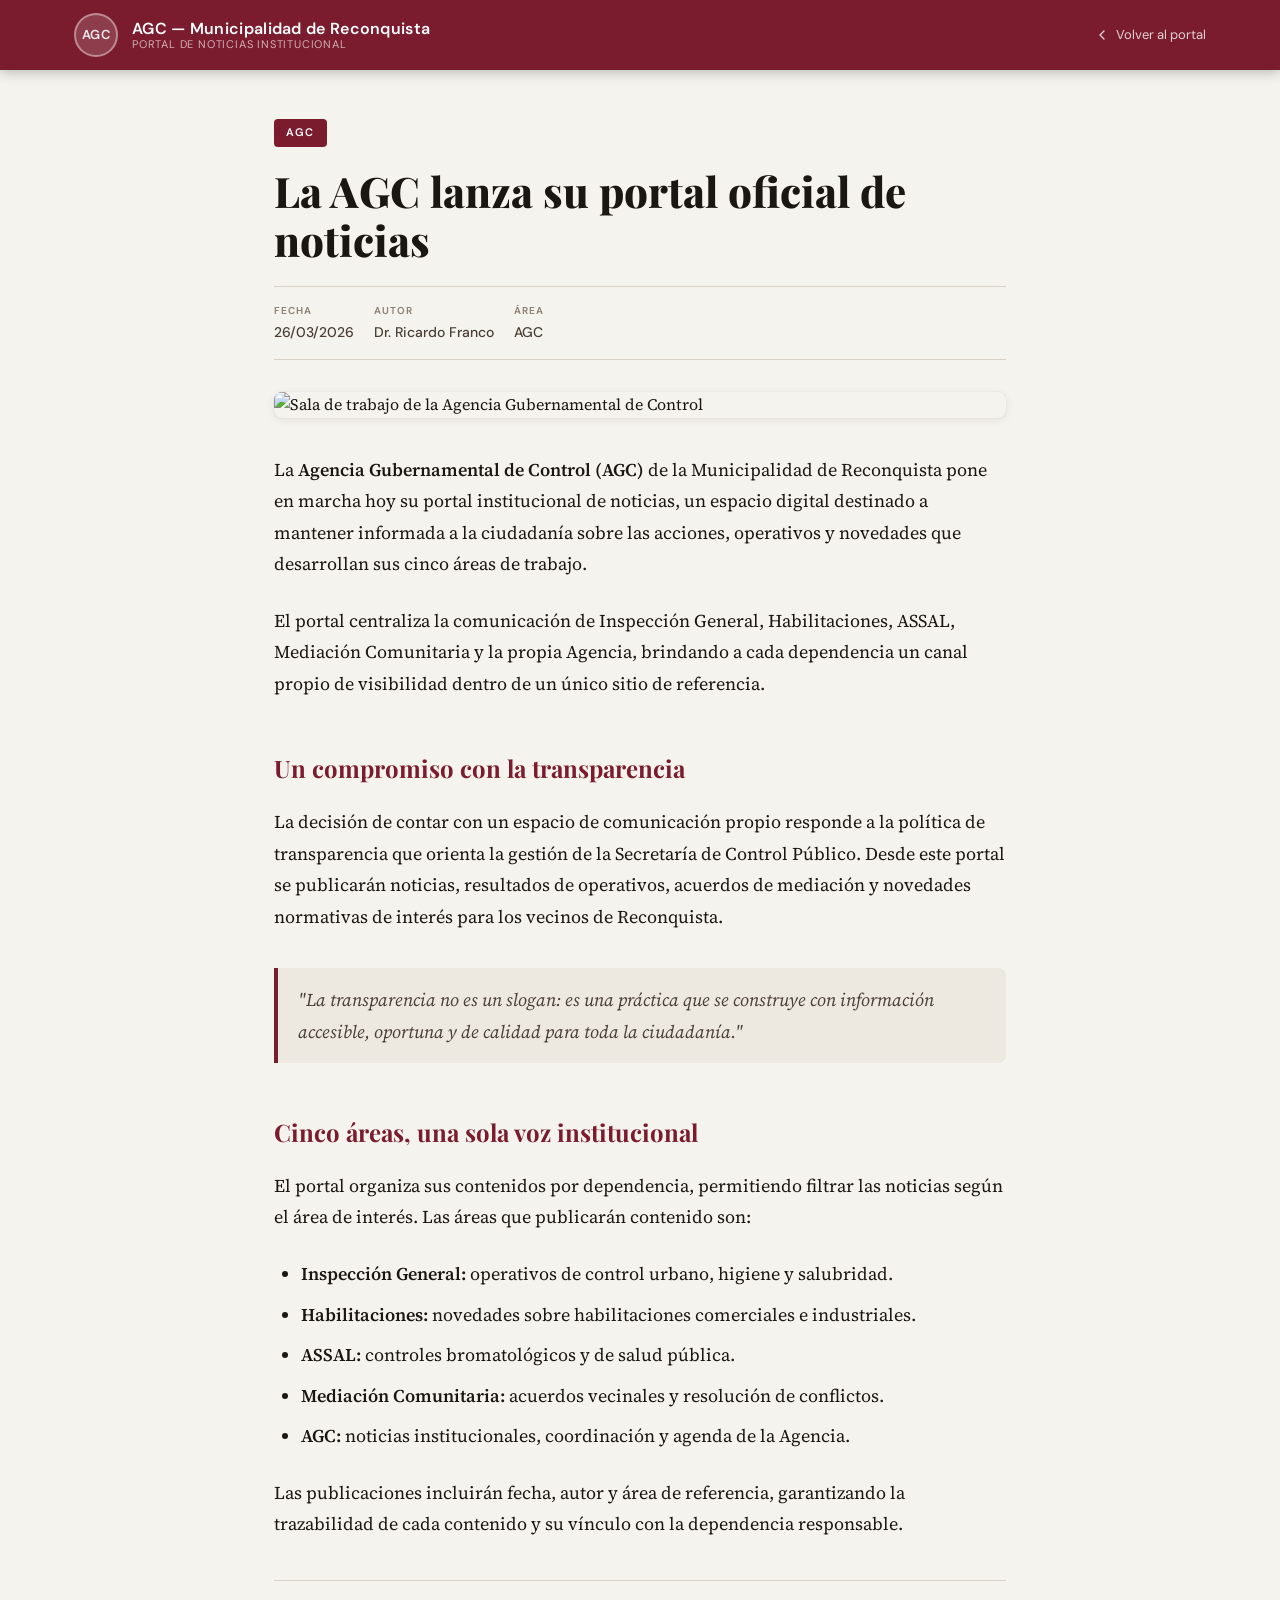
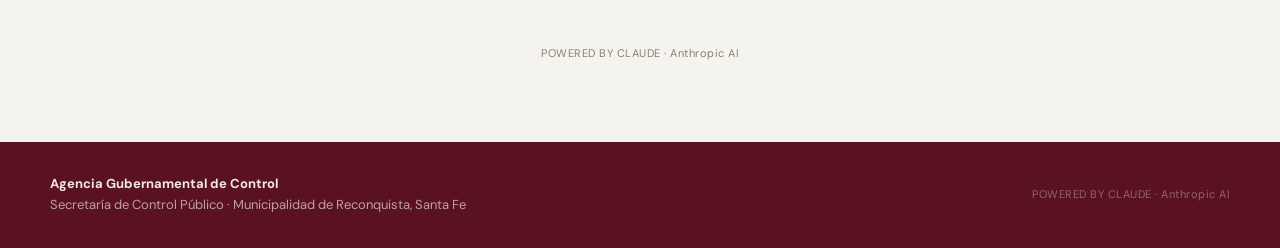
==== articulos/2026-03-bienvenida-portal.html @ 0efaa644 "Add files via upload" ====
<!DOCTYPE html>
<html lang="es-AR">
<head>
  <meta charset="UTF-8" />
  <meta name="viewport" content="width=device-width, initial-scale=1.0" />
  <title>La AGC lanza su portal oficial de noticias · AGC Noticias</title>
  <meta name="description" content="La Agencia Gubernamental de Control de la Municipalidad de Reconquista pone en marcha su canal institucional de comunicación digital." />
  <meta property="og:title"       content="La AGC lanza su portal oficial de noticias" />
  <meta property="og:description" content="La Agencia Gubernamental de Control pone en marcha su canal institucional de comunicación digital." />
  <meta property="og:type"        content="article" />
  <meta property="og:image"       content="https://images.unsplash.com/photo-1568992687947-868a62a9f521?w=1200&q=80" />
  <link rel="icon" href="../assets/favicon.ico" type="image/x-icon" />
  <link rel="stylesheet" href="../assets/style.css" />
</head>
<body>

  <header class="site-header">
    <div class="header-inner">
      <div class="header-brand">
        <div class="header-logo-placeholder">AGC</div>
        <div class="header-titles">
          <span class="header-name">AGC — Municipalidad de Reconquista</span>
          <span class="header-sub">Portal de Noticias Institucional</span>
        </div>
      </div>
      <a href="../index.html" class="header-back">
        <svg viewBox="0 0 24 24" fill="none" stroke="currentColor" stroke-width="2" stroke-linecap="round" stroke-linejoin="round">
          <polyline points="15 18 9 12 15 6"></polyline>
        </svg>
        Volver al portal
      </a>
    </div>
  </header>

  <main>
    <article class="article-wrap">

      <span class="article-area-badge" style="background:#7B1C2E">AGC</span>

      <h1 class="article-title">
        La AGC lanza su portal oficial de noticias
      </h1>

      <div class="article-meta">
        <div class="article-meta-item">
          <span class="article-meta-label">Fecha</span>
          <span class="article-meta-value">26/03/2026</span>
        </div>
        <div class="article-meta-item">
          <span class="article-meta-label">Autor</span>
          <span class="article-meta-value">Dr. Ricardo Franco</span>
        </div>
        <div class="article-meta-item">
          <span class="article-meta-label">Área</span>
          <span class="article-meta-value">AGC</span>
        </div>
      </div>

      <img class="article-featured-img"
           src="https://images.unsplash.com/photo-1568992687947-868a62a9f521?w=1200&q=80"
           alt="Sala de trabajo de la Agencia Gubernamental de Control" />

      <div class="article-body">

        <p>
          La <strong>Agencia Gubernamental de Control (AGC)</strong> de la Municipalidad de Reconquista
          pone en marcha hoy su portal institucional de noticias, un espacio digital destinado a
          mantener informada a la ciudadanía sobre las acciones, operativos y novedades que desarrollan
          sus cinco áreas de trabajo.
        </p>

        <p>
          El portal centraliza la comunicación de Inspección General, Habilitaciones, ASSAL,
          Mediación Comunitaria y la propia Agencia, brindando a cada dependencia un canal propio
          de visibilidad dentro de un único sitio de referencia.
        </p>

        <h2>Un compromiso con la transparencia</h2>

        <p>
          La decisión de contar con un espacio de comunicación propio responde a la política de
          transparencia que orienta la gestión de la Secretaría de Control Público. Desde este portal
          se publicarán noticias, resultados de operativos, acuerdos de mediación y novedades
          normativas de interés para los vecinos de Reconquista.
        </p>

        <blockquote>
          "La transparencia no es un slogan: es una práctica que se construye con información
          accesible, oportuna y de calidad para toda la ciudadanía."
        </blockquote>

        <h2>Cinco áreas, una sola voz institucional</h2>

        <p>
          El portal organiza sus contenidos por dependencia, permitiendo filtrar las noticias
          según el área de interés. Las áreas que publicarán contenido son:
        </p>

        <ul>
          <li><strong>Inspección General:</strong> operativos de control urbano, higiene y salubridad.</li>
          <li><strong>Habilitaciones:</strong> novedades sobre habilitaciones comerciales e industriales.</li>
          <li><strong>ASSAL:</strong> controles bromatológicos y de salud pública.</li>
          <li><strong>Mediación Comunitaria:</strong> acuerdos vecinales y resolución de conflictos.</li>
          <li><strong>AGC:</strong> noticias institucionales, coordinación y agenda de la Agencia.</li>
        </ul>

        <p>
          Las publicaciones incluirán fecha, autor y área de referencia, garantizando la
          trazabilidad de cada contenido y su vínculo con la dependencia responsable.
        </p>

      </div>

      <hr class="article-divider" />
      <p class="article-powered">POWERED BY CLAUDE · Anthropic AI</p>

    </article>
  </main>

  <footer class="site-footer">
    <div class="footer-inner">
      <div class="footer-left">
        <strong>Agencia Gubernamental de Control</strong><br />
        Secretaría de Control Público · Municipalidad de Reconquista, Santa Fe
      </div>
      <div class="footer-powered">
        POWERED BY CLAUDE · Anthropic AI
      </div>
    </div>
  </footer>

</body>
</html>
---- assets/style.css ----
/* ============================================================
   AGC NOTICIAS — Portal de Noticias · Municipalidad de Reconquista
   style.css · Hoja de estilos compartida
   ============================================================ */

@import url('https://fonts.googleapis.com/css2?family=Playfair+Display:wght@700;800&family=Source+Serif+4:ital,opsz,wght@0,8..60,300;0,8..60,400;0,8..60,600;1,8..60,300;1,8..60,400&family=DM+Sans:wght@400;500;600&display=swap');

/* ── Variables ─────────────────────────────────────────────── */
:root {
  --color-primary:     #7B1C2E;   /* vino institucional */
  --color-primary-dk:  #5A1220;
  --color-primary-lt:  #9E2740;
  --color-accent:      #C8922A;   /* dorado tierra */
  --color-bg:          #F5F3EE;   /* crema papel */
  --color-surface:     #FFFFFF;
  --color-surface-alt: #EDE9E1;
  --color-text:        #1A1612;
  --color-text-mid:    #4A3F35;
  --color-text-muted:  #8A7D72;
  --color-border:      #D9D2C8;
  --color-hero-overlay: rgba(26, 18, 10, 0.62);

  --font-display: 'Playfair Display', Georgia, serif;
  --font-body:    'Source Serif 4', Georgia, serif;
  --font-ui:      'DM Sans', system-ui, sans-serif;

  --radius-sm: 4px;
  --radius-md: 8px;
  --radius-lg: 14px;

  --shadow-card: 0 2px 8px rgba(26,18,10,0.08), 0 0 1px rgba(26,18,10,0.12);
  --shadow-hover: 0 8px 24px rgba(26,18,10,0.14), 0 0 1px rgba(26,18,10,0.12);

  --max-width: 1180px;
  --header-h: 70px;
}

/* ── Reset básico ───────────────────────────────────────────── */
*, *::before, *::after { box-sizing: border-box; margin: 0; padding: 0; }
html { scroll-behavior: smooth; }
body {
  font-family: var(--font-body);
  background: var(--color-bg);
  color: var(--color-text);
  line-height: 1.6;
  -webkit-font-smoothing: antialiased;
}
img { max-width: 100%; display: block; }
a { color: inherit; text-decoration: none; }

/* ── Header ─────────────────────────────────────────────────── */
.site-header {
  background: var(--color-primary);
  height: var(--header-h);
  position: sticky;
  top: 0;
  z-index: 100;
  box-shadow: 0 2px 12px rgba(0,0,0,0.25);
}
.header-inner {
  max-width: var(--max-width);
  margin: 0 auto;
  padding: 0 24px;
  height: 100%;
  display: flex;
  align-items: center;
  justify-content: space-between;
  gap: 16px;
}
.header-brand {
  display: flex;
  align-items: center;
  gap: 14px;
}
.header-logo {
  width: 44px;
  height: 44px;
  border-radius: 50%;
  border: 2px solid rgba(255,255,255,0.3);
  object-fit: cover;
  flex-shrink: 0;
}
.header-logo-placeholder {
  width: 44px;
  height: 44px;
  border-radius: 50%;
  border: 2px solid rgba(255,255,255,0.4);
  background: rgba(255,255,255,0.15);
  display: flex;
  align-items: center;
  justify-content: center;
  flex-shrink: 0;
  font-family: var(--font-ui);
  font-weight: 600;
  font-size: 13px;
  color: rgba(255,255,255,0.9);
  letter-spacing: 0.5px;
}
.header-titles { display: flex; flex-direction: column; line-height: 1.2; }
.header-name {
  font-family: var(--font-ui);
  font-size: 16px;
  font-weight: 600;
  color: #fff;
  letter-spacing: 0.3px;
}
.header-sub {
  font-family: var(--font-ui);
  font-size: 11px;
  color: rgba(255,255,255,0.65);
  letter-spacing: 0.8px;
  text-transform: uppercase;
}
.header-back {
  font-family: var(--font-ui);
  font-size: 13px;
  color: rgba(255,255,255,0.8);
  display: flex;
  align-items: center;
  gap: 6px;
  transition: color .2s;
}
.header-back:hover { color: #fff; }
.header-back svg { width: 16px; height: 16px; }
.header-date {
  font-family: var(--font-ui);
  font-size: 12px;
  color: rgba(255,255,255,0.55);
  letter-spacing: 0.5px;
}

/* ── Filtros por área ───────────────────────────────────────── */
.filters-bar {
  background: var(--color-surface);
  border-bottom: 1px solid var(--color-border);
  position: sticky;
  top: var(--header-h);
  z-index: 90;
}
.filters-inner {
  max-width: var(--max-width);
  margin: 0 auto;
  padding: 0 24px;
  display: flex;
  gap: 4px;
  overflow-x: auto;
  scrollbar-width: none;
  -webkit-overflow-scrolling: touch;
}
.filters-inner::-webkit-scrollbar { display: none; }
.filter-btn {
  font-family: var(--font-ui);
  font-size: 13px;
  font-weight: 500;
  padding: 14px 18px;
  border: none;
  background: transparent;
  color: var(--color-text-mid);
  cursor: pointer;
  white-space: nowrap;
  border-bottom: 3px solid transparent;
  transition: color .2s, border-color .2s;
  letter-spacing: 0.2px;
}
.filter-btn:hover { color: var(--color-primary); }
.filter-btn.active {
  color: var(--color-primary);
  border-bottom-color: var(--color-primary);
  font-weight: 600;
}

/* ── Contenedor principal ───────────────────────────────────── */
.main-content {
  max-width: var(--max-width);
  margin: 0 auto;
  padding: 40px 24px 64px;
}

/* ── Hero ───────────────────────────────────────────────────── */
.hero-section {
  display: grid;
  grid-template-columns: 1fr 320px;
  gap: 3px;
  margin-bottom: 48px;
  border-radius: var(--radius-lg);
  overflow: hidden;
  box-shadow: var(--shadow-card);
}
.hero-main {
  position: relative;
  min-height: 420px;
  cursor: pointer;
  overflow: hidden;
}
.hero-main-img {
  width: 100%;
  height: 100%;
  object-fit: cover;
  position: absolute;
  inset: 0;
  transition: transform .5s ease;
}
.hero-main:hover .hero-main-img { transform: scale(1.03); }
.hero-main-overlay {
  position: absolute;
  inset: 0;
  background: linear-gradient(to top, rgba(10,5,2,0.85) 0%, rgba(10,5,2,0.3) 55%, transparent 100%);
}
.hero-main-content {
  position: absolute;
  bottom: 0;
  left: 0;
  right: 0;
  padding: 32px 28px;
}
.hero-area-badge {
  display: inline-block;
  font-family: var(--font-ui);
  font-size: 11px;
  font-weight: 600;
  letter-spacing: 1.2px;
  text-transform: uppercase;
  background: var(--color-primary);
  color: #fff;
  padding: 4px 10px;
  border-radius: var(--radius-sm);
  margin-bottom: 12px;
}
.hero-title {
  font-family: var(--font-display);
  font-size: clamp(22px, 3vw, 32px);
  font-weight: 800;
  color: #fff;
  line-height: 1.2;
  margin-bottom: 10px;
}
.hero-meta {
  font-family: var(--font-ui);
  font-size: 12px;
  color: rgba(255,255,255,0.65);
  display: flex;
  gap: 14px;
  flex-wrap: wrap;
}
.hero-sidebar {
  display: flex;
  flex-direction: column;
  gap: 3px;
}
.hero-side-card {
  flex: 1;
  position: relative;
  overflow: hidden;
  cursor: pointer;
  min-height: 0;
}
.hero-side-img {
  width: 100%;
  height: 100%;
  object-fit: cover;
  position: absolute;
  inset: 0;
  transition: transform .4s ease;
}
.hero-side-card:hover .hero-side-img { transform: scale(1.05); }
.hero-side-overlay {
  position: absolute;
  inset: 0;
  background: linear-gradient(to top, rgba(10,5,2,0.82) 0%, rgba(10,5,2,0.2) 60%, transparent 100%);
}
.hero-side-content {
  position: absolute;
  bottom: 0;
  left: 0;
  right: 0;
  padding: 16px 16px 18px;
}
.hero-side-badge {
  display: inline-block;
  font-family: var(--font-ui);
  font-size: 10px;
  font-weight: 600;
  letter-spacing: 1px;
  text-transform: uppercase;
  background: var(--color-accent);
  color: #fff;
  padding: 3px 8px;
  border-radius: var(--radius-sm);
  margin-bottom: 6px;
}
.hero-side-title {
  font-family: var(--font-ui);
  font-size: 13px;
  font-weight: 600;
  color: #fff;
  line-height: 1.35;
}

/* ── Sección de grilla ──────────────────────────────────────── */
.section-header {
  display: flex;
  align-items: baseline;
  gap: 14px;
  margin-bottom: 24px;
  padding-bottom: 14px;
  border-bottom: 2px solid var(--color-primary);
}
.section-title {
  font-family: var(--font-display);
  font-size: 22px;
  font-weight: 700;
  color: var(--color-primary);
}
.section-count {
  font-family: var(--font-ui);
  font-size: 13px;
  color: var(--color-text-muted);
}

/* ── Grilla de tarjetas ─────────────────────────────────────── */
.news-grid {
  display: grid;
  grid-template-columns: repeat(auto-fill, minmax(260px, 1fr));
  gap: 24px;
}
.news-card {
  background: var(--color-surface);
  border-radius: var(--radius-md);
  overflow: hidden;
  box-shadow: var(--shadow-card);
  cursor: pointer;
  transition: transform .25s ease, box-shadow .25s ease;
  display: flex;
  flex-direction: column;
  animation: fadeUp .4s ease both;
}
.news-card:hover {
  transform: translateY(-4px);
  box-shadow: var(--shadow-hover);
}
@keyframes fadeUp {
  from { opacity: 0; transform: translateY(16px); }
  to   { opacity: 1; transform: translateY(0); }
}
.card-img-wrap {
  width: 100%;
  height: 180px;
  overflow: hidden;
  flex-shrink: 0;
  background: var(--color-surface-alt);
}
.card-img {
  width: 100%;
  height: 100%;
  object-fit: cover;
  transition: transform .4s ease;
}
.news-card:hover .card-img { transform: scale(1.05); }
.card-body { padding: 18px 20px 20px; flex: 1; display: flex; flex-direction: column; }
.card-area {
  font-family: var(--font-ui);
  font-size: 10px;
  font-weight: 600;
  letter-spacing: 1.1px;
  text-transform: uppercase;
  color: var(--color-primary);
  margin-bottom: 8px;
}
.card-title {
  font-family: var(--font-display);
  font-size: 16px;
  font-weight: 700;
  line-height: 1.3;
  color: var(--color-text);
  margin-bottom: 10px;
  flex: 1;
}
.card-summary {
  font-family: var(--font-body);
  font-size: 13px;
  color: var(--color-text-mid);
  line-height: 1.55;
  margin-bottom: 16px;
  display: -webkit-box;
  -webkit-line-clamp: 3;
  -webkit-box-orient: vertical;
  overflow: hidden;
}
.card-footer {
  display: flex;
  justify-content: space-between;
  align-items: center;
  padding-top: 12px;
  border-top: 1px solid var(--color-border);
}
.card-fecha {
  font-family: var(--font-ui);
  font-size: 11px;
  color: var(--color-text-muted);
}
.card-autor {
  font-family: var(--font-ui);
  font-size: 11px;
  color: var(--color-text-muted);
  text-align: right;
  max-width: 55%;
  white-space: nowrap;
  overflow: hidden;
  text-overflow: ellipsis;
}

/* ── Sin resultados ─────────────────────────────────────────── */
.no-results {
  grid-column: 1/-1;
  text-align: center;
  padding: 60px 20px;
  color: var(--color-text-muted);
  font-family: var(--font-ui);
}
.no-results h3 { font-size: 18px; margin-bottom: 8px; color: var(--color-text-mid); }
.no-results p  { font-size: 14px; }

/* ── Footer ─────────────────────────────────────────────────── */
.site-footer {
  background: var(--color-primary-dk);
  padding: 32px 24px;
  margin-top: 40px;
}
.footer-inner {
  max-width: var(--max-width);
  margin: 0 auto;
  display: flex;
  justify-content: space-between;
  align-items: center;
  flex-wrap: wrap;
  gap: 16px;
}
.footer-left {
  font-family: var(--font-ui);
  font-size: 13px;
  color: rgba(255,255,255,0.6);
  line-height: 1.6;
}
.footer-left strong { color: rgba(255,255,255,0.9); }
.footer-powered {
  font-family: var(--font-ui);
  font-size: 11px;
  color: rgba(255,255,255,0.35);
  letter-spacing: 0.5px;
  text-align: right;
}

/* ── Página de artículo ─────────────────────────────────────── */
.article-wrap {
  max-width: 780px;
  margin: 48px auto 80px;
  padding: 0 24px;
}
.article-area-badge {
  display: inline-block;
  font-family: var(--font-ui);
  font-size: 11px;
  font-weight: 600;
  letter-spacing: 1.2px;
  text-transform: uppercase;
  background: var(--color-primary);
  color: #fff;
  padding: 5px 12px;
  border-radius: var(--radius-sm);
  margin-bottom: 20px;
}
.article-title {
  font-family: var(--font-display);
  font-size: clamp(26px, 5vw, 42px);
  font-weight: 800;
  line-height: 1.18;
  color: var(--color-text);
  margin-bottom: 20px;
}
.article-meta {
  display: flex;
  flex-wrap: wrap;
  gap: 20px;
  padding: 16px 0;
  border-top: 1px solid var(--color-border);
  border-bottom: 1px solid var(--color-border);
  margin-bottom: 32px;
}
.article-meta-item {
  display: flex;
  flex-direction: column;
  gap: 2px;
}
.article-meta-label {
  font-family: var(--font-ui);
  font-size: 10px;
  font-weight: 600;
  letter-spacing: 1px;
  text-transform: uppercase;
  color: var(--color-text-muted);
}
.article-meta-value {
  font-family: var(--font-ui);
  font-size: 14px;
  font-weight: 500;
  color: var(--color-text-mid);
}
.article-featured-img {
  width: 100%;
  border-radius: var(--radius-md);
  margin-bottom: 36px;
  box-shadow: var(--shadow-card);
}
.article-img-caption {
  font-family: var(--font-ui);
  font-size: 12px;
  color: var(--color-text-muted);
  margin-top: -28px;
  margin-bottom: 36px;
  text-align: center;
  font-style: italic;
}
.article-body {
  font-family: var(--font-body);
  font-size: 18px;
  line-height: 1.75;
  color: var(--color-text);
}
.article-body p { margin-bottom: 1.4em; }
.article-body h2 {
  font-family: var(--font-display);
  font-size: 24px;
  font-weight: 700;
  color: var(--color-primary);
  margin: 2em 0 0.7em;
}
.article-body h3 {
  font-family: var(--font-display);
  font-size: 20px;
  font-weight: 700;
  color: var(--color-text);
  margin: 1.6em 0 0.6em;
}
.article-body ul, .article-body ol {
  padding-left: 1.5em;
  margin-bottom: 1.4em;
}
.article-body li { margin-bottom: 0.5em; }
.article-body blockquote {
  border-left: 4px solid var(--color-primary);
  padding: 16px 20px;
  margin: 2em 0;
  background: var(--color-surface-alt);
  border-radius: 0 var(--radius-md) var(--radius-md) 0;
  font-style: italic;
  color: var(--color-text-mid);
}
.article-body strong { font-weight: 600; color: var(--color-text); }
.article-body a { color: var(--color-primary); text-decoration: underline; }
.article-body a:hover { color: var(--color-primary-lt); }
.article-video-embed {
  width: 100%;
  aspect-ratio: 16/9;
  margin: 2em 0;
  border-radius: var(--radius-md);
  overflow: hidden;
  box-shadow: var(--shadow-card);
}
.article-video-embed iframe { width: 100%; height: 100%; border: none; }
.article-divider {
  border: none;
  border-top: 1px solid var(--color-border);
  margin: 40px 0;
}
.article-powered {
  font-family: var(--font-ui);
  font-size: 11px;
  color: var(--color-text-muted);
  letter-spacing: 0.5px;
  text-align: center;
  padding-top: 24px;
}

/* ── Responsive ─────────────────────────────────────────────── */
@media (max-width: 900px) {
  .hero-section {
    grid-template-columns: 1fr;
  }
  .hero-sidebar {
    flex-direction: row;
    min-height: 200px;
  }
  .hero-side-card { min-height: 200px; }
}
@media (max-width: 600px) {
  :root { --header-h: 60px; }
  .header-sub { display: none; }
  .hero-main { min-height: 300px; }
  .hero-sidebar { flex-direction: column; }
  .hero-side-card { min-height: 160px; }
  .news-grid { grid-template-columns: 1fr; }
  .footer-inner { flex-direction: column; text-align: center; }
  .footer-powered { text-align: center; }
}
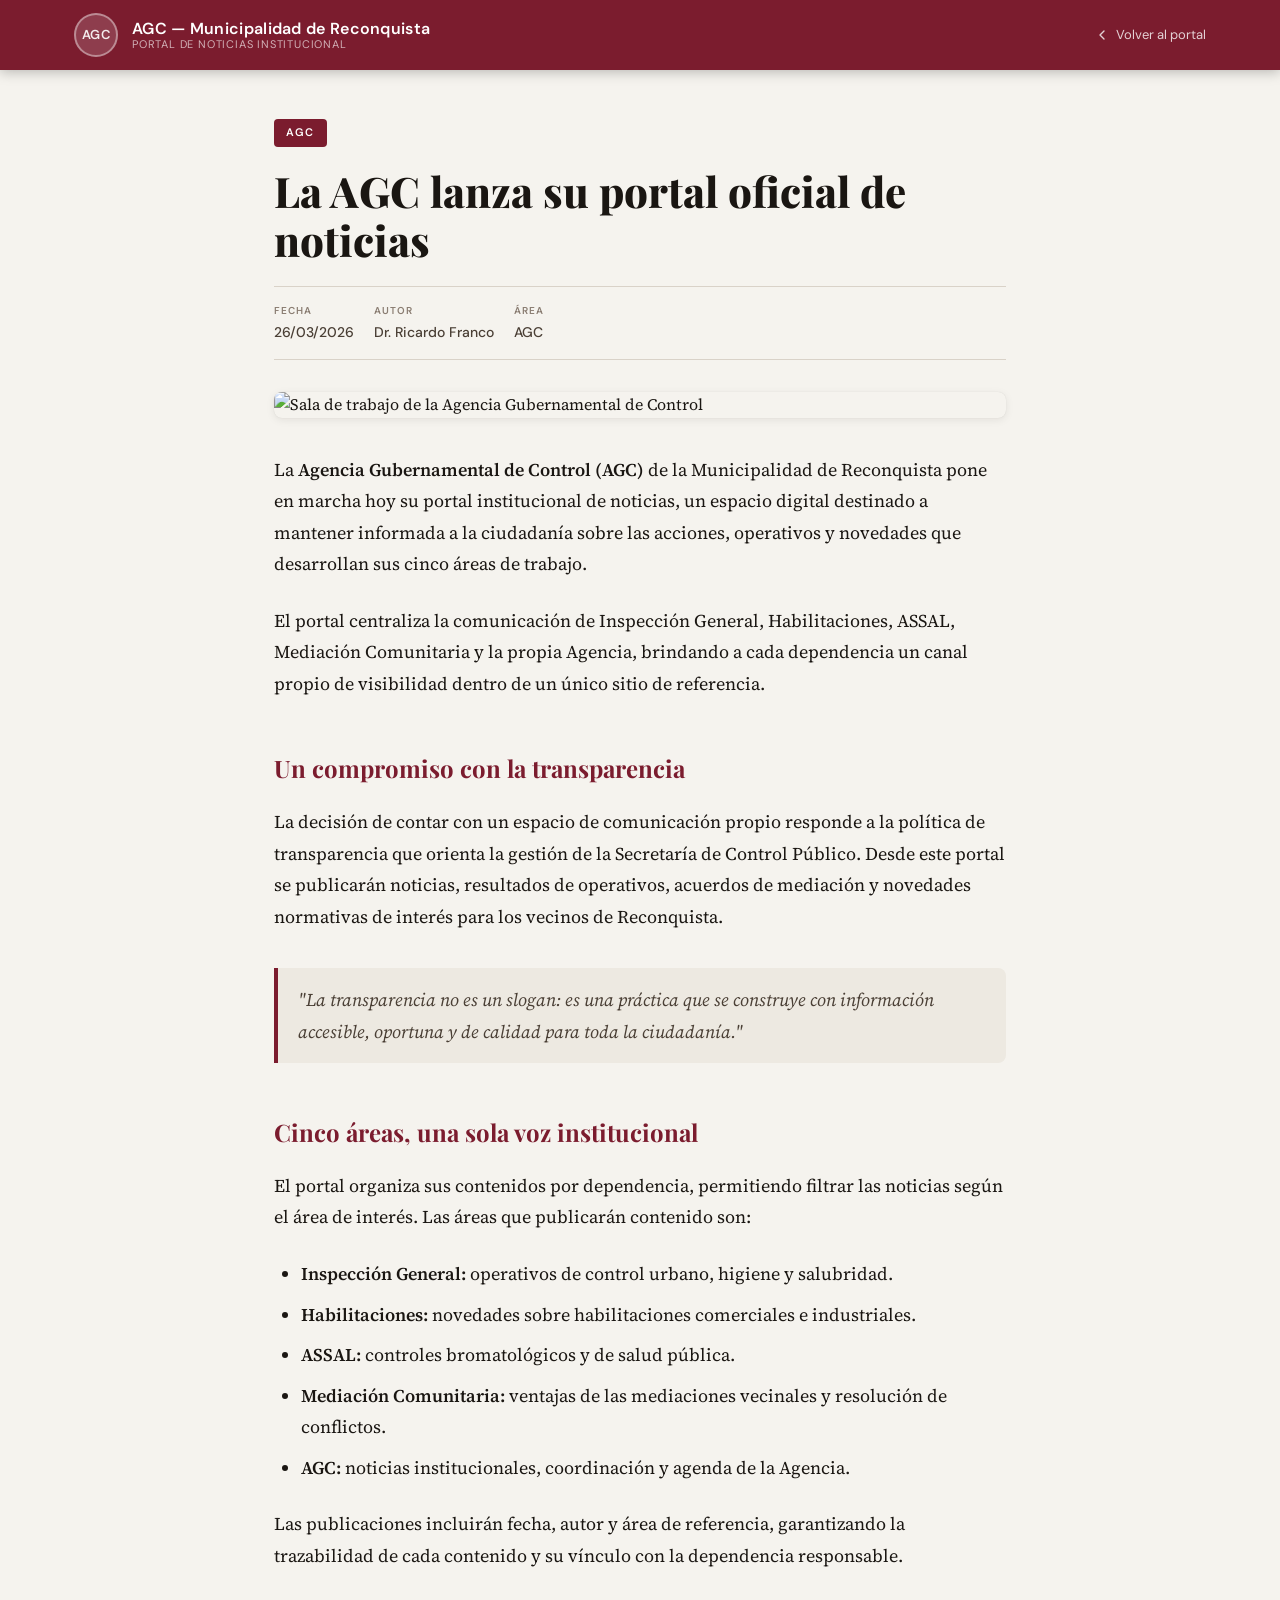
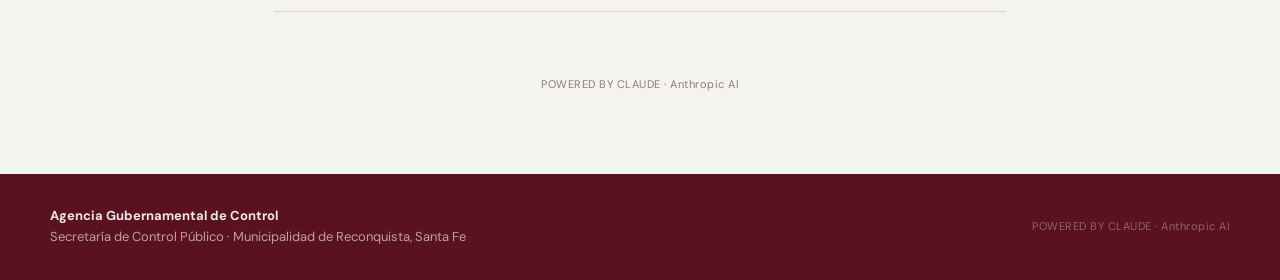
==== commit f3410f8d: "Update 2026-03-bienvenida-portal.html" ====
--- a/articulos/2026-03-bienvenida-portal.html
+++ b/articulos/2026-03-bienvenida-portal.html
@@ -5,10 +5,29 @@
   <meta name="viewport" content="width=device-width, initial-scale=1.0" />
   <title>La AGC lanza su portal oficial de noticias · AGC Noticias</title>
   <meta name="description" content="La Agencia Gubernamental de Control de la Municipalidad de Reconquista pone en marcha su canal institucional de comunicación digital." />
+
+  <!-- ── Open Graph (Facebook, LinkedIn, WhatsApp) ── -->
+  <meta property="og:type"        content="article" />
+  <meta property="og:site_name"   content="AGC Noticias" />
+  <meta property="og:locale"      content="es_AR" />
+  <meta property="og:url"         content="https://TU-USUARIO.github.io/agc-noticias/articulos/2026-03-bienvenida-portal.html" />
   <meta property="og:title"       content="La AGC lanza su portal oficial de noticias" />
-  <meta property="og:description" content="La Agencia Gubernamental de Control pone en marcha su canal institucional de comunicación digital." />
-  <meta property="og:type"        content="article" />
-  <meta property="og:image"       content="https://images.unsplash.com/photo-1568992687947-868a62a9f521?w=1200&q=80" />
+  <meta property="og:description" content="La Agencia Gubernamental de Control de la Municipalidad de Reconquista pone en marcha su canal institucional de comunicación digital." />
+  <meta property="og:image"        content="https://images.unsplash.com/photo-1568992687947-868a62a9f521?w=1200&q=80" />
+  <meta property="og:image:width"  content="1200" />
+  <meta property="og:image:height" content="630" />
+  <meta property="og:image:alt"    content="La AGC lanza su portal oficial de noticias" />
+  <meta property="article:published_time" content="2026-03-26T08:00:00-03:00" />
+  <meta property="article:author"         content="Dr. Ricardo Franco" />
+  <meta property="article:section"        content="AGC" />
+
+  <!-- ── Twitter / X Cards ── -->
+  <meta name="twitter:card"        content="summary_large_image" />
+  <meta name="twitter:title"       content="La AGC lanza su portal oficial de noticias" />
+  <meta name="twitter:description" content="La Agencia Gubernamental de Control de la Municipalidad de Reconquista pone en marcha su canal institucional de comunicación digital." />
+  <meta name="twitter:image"       content="https://images.unsplash.com/photo-1568992687947-868a62a9f521?w=1200&q=80" />
+  <meta name="twitter:image:alt"   content="La AGC lanza su portal oficial de noticias" />
+
   <link rel="icon" href="../assets/favicon.ico" type="image/x-icon" />
   <link rel="stylesheet" href="../assets/style.css" />
 </head>
@@ -100,7 +119,7 @@
           <li><strong>Inspección General:</strong> operativos de control urbano, higiene y salubridad.</li>
           <li><strong>Habilitaciones:</strong> novedades sobre habilitaciones comerciales e industriales.</li>
           <li><strong>ASSAL:</strong> controles bromatológicos y de salud pública.</li>
-          <li><strong>Mediación Comunitaria:</strong> acuerdos vecinales y resolución de conflictos.</li>
+          <li><strong>Mediación Comunitaria:</strong> ventajas de las mediaciones vecinales y resolución de conflictos.</li>
           <li><strong>AGC:</strong> noticias institucionales, coordinación y agenda de la Agencia.</li>
         </ul>
 
@@ -131,3 +150,4 @@
 
 </body>
 </html>
+
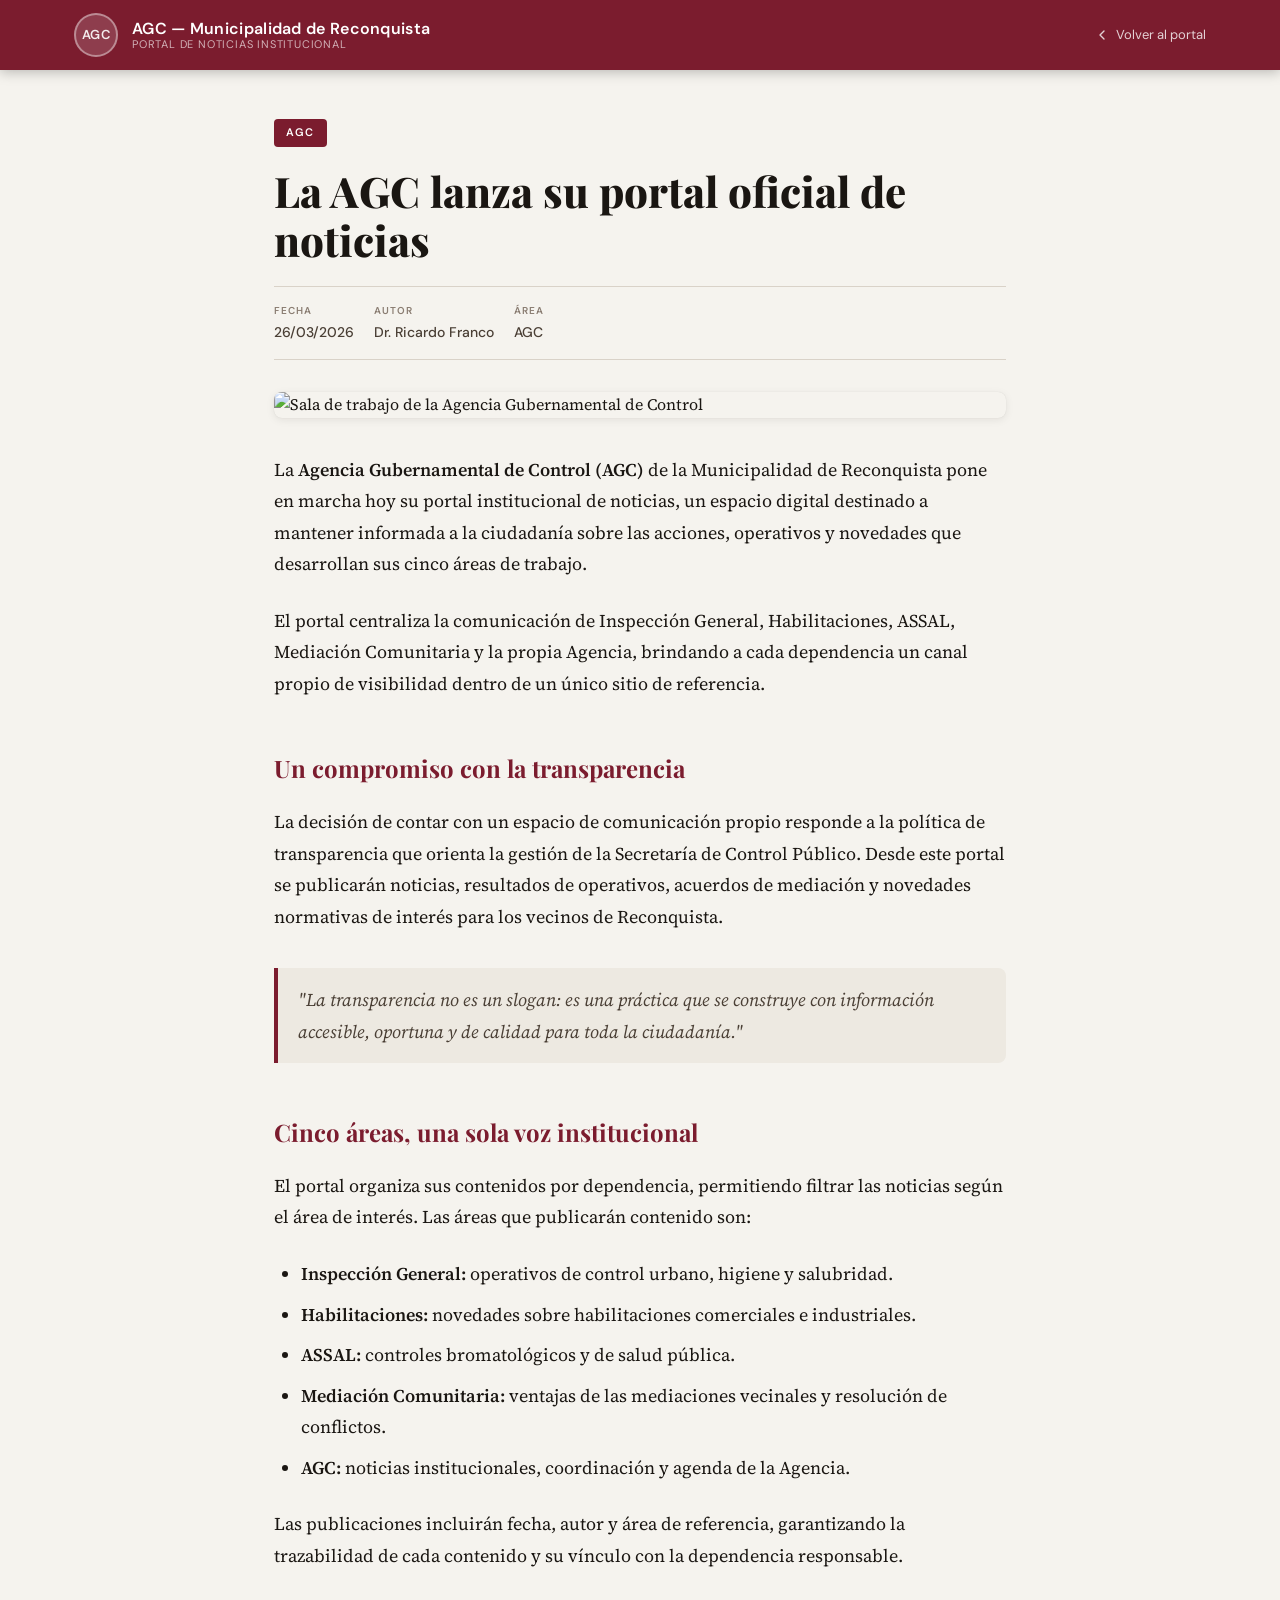
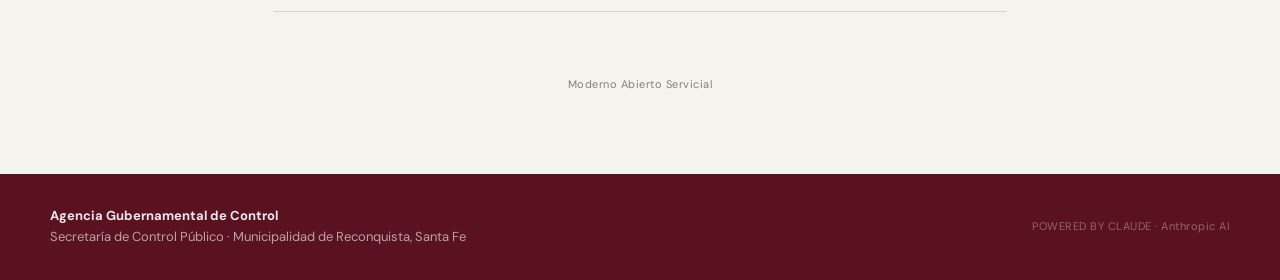
==== commit 4b6fa531: "Update powered by text in bienvenida-portal.html" ====
--- a/articulos/2026-03-bienvenida-portal.html
+++ b/articulos/2026-03-bienvenida-portal.html
@@ -10,7 +10,7 @@
   <meta property="og:type"        content="article" />
   <meta property="og:site_name"   content="AGC Noticias" />
   <meta property="og:locale"      content="es_AR" />
-  <meta property="og:url"         content="https://TU-USUARIO.github.io/agc-noticias/articulos/2026-03-bienvenida-portal.html" />
+  <meta property="og:url"         content="https://airerqta-star.github.io/noticias/articulos/2026-03-bienvenida-portal.html" />
   <meta property="og:title"       content="La AGC lanza su portal oficial de noticias" />
   <meta property="og:description" content="La Agencia Gubernamental de Control de la Municipalidad de Reconquista pone en marcha su canal institucional de comunicación digital." />
   <meta property="og:image"        content="https://images.unsplash.com/photo-1568992687947-868a62a9f521?w=1200&q=80" />
@@ -131,7 +131,7 @@
       </div>
 
       <hr class="article-divider" />
-      <p class="article-powered">POWERED BY CLAUDE · Anthropic AI</p>
+      <p class="article-powered">Moderno Abierto Servicial</p>
 
     </article>
   </main>
